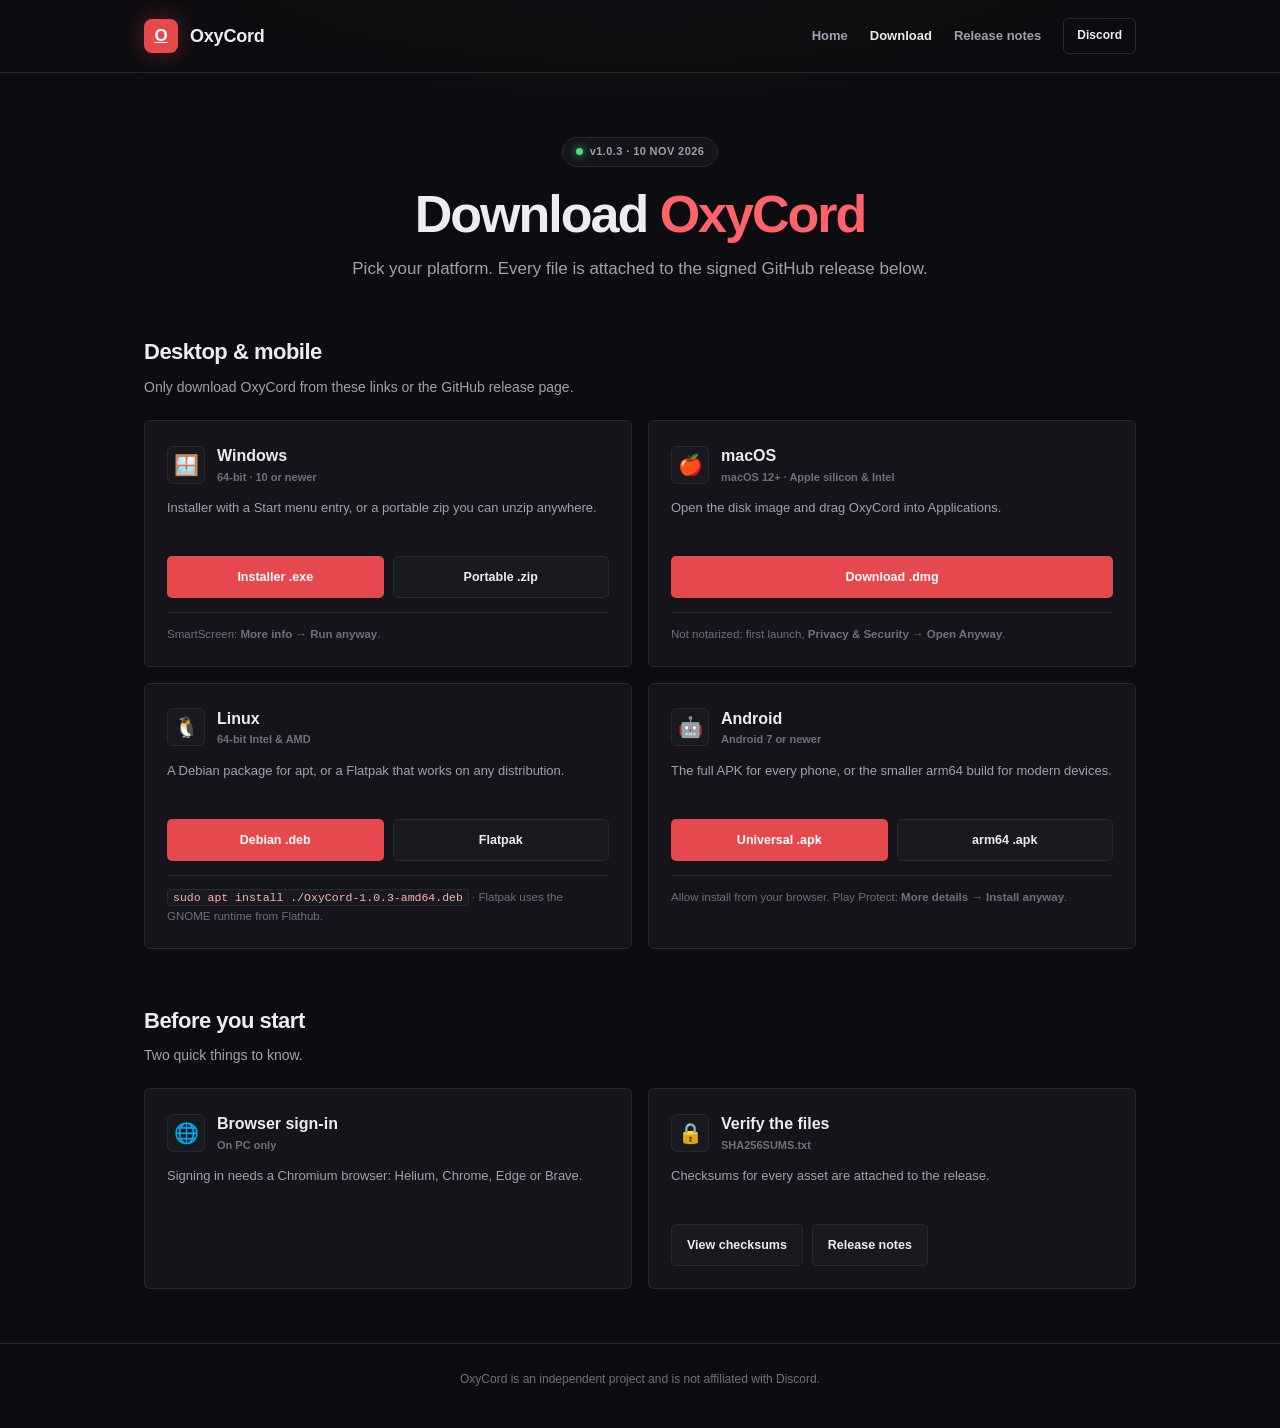
==== docs/download/index.html @ bfce421c "Rebrand to OxyCord and add download site with Discord component embed" ====
<!doctype html>
<html lang="en">
<head>
<meta charset="utf-8">
<meta name="viewport" content="width=device-width,initial-scale=1">
<title>Download OxyCord 1.0.3</title>
<meta name="description" content="OxyCord adds play time to the games on your Discord profile. Download for Windows, macOS, Linux and Android.">
<meta property="og:site_name" content="OxyCord">
<meta property="og:type" content="website">
<meta property="og:title" content="Download OxyCord 1.0.3">
<meta property="og:description" content="Add play time to the games on your Discord profile. Get OxyCord for Windows, macOS, Linux and Android.">
<meta property="og:image" content="https://iraqies.github.io/oxycord/assets/oxycord-icon.png">
<meta property="og:image:width" content="256">
<meta property="og:image:height" content="256">
<meta property="og:url" content="https://iraqies.github.io/oxycord/download/">
<meta name="theme-color" content="#E5484D">
<meta name="twitter:card" content="summary_large_image">
<script id="discord:component-embed" type="application/json">
{"component":{"type":17,"accent_color":15026253,"components":[{"type":9,"components":[{"type":10,"content":"# **[OxyCord 1.0.3](https://iraqies.github.io/oxycord/download/)**\nAdd play time to the games on your Discord profile."}],"accessory":{"type":11,"media":{"url":"https://iraqies.github.io/oxycord/assets/oxycord-icon.png"}}},{"type":14},{"type":1,"components":[{"type":2,"style":5,"url":"https://github.com/iraqies/oxycord/releases/download/oxycord-v1.0.3/OxyCord-Setup-1.0.3.exe","label":"Windows","emoji":{"name":"🪟"}},{"type":2,"style":5,"url":"https://github.com/iraqies/oxycord/releases/download/oxycord-v1.0.3/OxyCord-1.0.3.dmg","label":"macOS","emoji":{"name":"🍎"}},{"type":2,"style":5,"url":"https://github.com/iraqies/oxycord/releases/download/oxycord-v1.0.3/OxyCord-1.0.3-amd64.deb","label":"Linux","emoji":{"name":"🐧"}}]},{"type":1,"components":[{"type":2,"style":5,"url":"https://github.com/iraqies/oxycord/releases/download/oxycord-v1.0.3/OxyCord-1.0.3-windows-x64.zip","label":"Windows ZIP"},{"type":2,"style":5,"url":"https://github.com/iraqies/oxycord/releases/download/oxycord-v1.0.3/OxyCord-1.0.3-x86_64.flatpak","label":"Flatpak"},{"type":2,"style":5,"url":"https://github.com/iraqies/oxycord/releases/download/oxycord-v1.0.3/OxyCord-1.0.3.apk","label":"Android","emoji":{"name":"🤖"}},{"type":2,"style":5,"url":"https://github.com/iraqies/oxycord/releases/download/oxycord-v1.0.3/OxyCord-1.0.3-arm64.apk","label":"ARM64"}]},{"type":14},{"type":1,"components":[{"type":2,"style":5,"url":"https://iraqies.github.io/oxycord/download/","label":"All downloads"},{"type":2,"style":5,"url":"https://github.com/iraqies/oxycord/releases/download/oxycord-v1.0.3/SHA256SUMS.txt","label":"Checksums"},{"type":2,"style":5,"url":"https://discord.gg/aaFqzuJFuS","label":"Discord"},{"type":2,"style":5,"url":"https://github.com/iraqies/oxycord","label":"Source"}]},{"type":10,"content":"*Not affiliated with Discord. Sign in on discord.com with Chrome, Edge, Brave or Helium.*"}]}}
</script>
<link rel="stylesheet" href="../style.css">
</head>
<body>
<header><div class="wrap head">
<a href="/oxycord/" class="logo">O</a><a href="/oxycord/" class="brand" style="color:inherit;text-decoration:none">OxyCord</a>
<nav><a href="/oxycord/" class="">Home</a><a href="/oxycord/download/" class="on">Download</a><a href="https://github.com/iraqies/oxycord/releases">Release notes</a><a class="ghost" href="https://discord.gg/aaFqzuJFuS">Discord</a></nav>
</div></header>
<main class="wrap">
<div class="hero">
<span class="badge"><span class="dot"></span> v1.0.3 · 10 NOV 2026</span>
<h1>Download <span>OxyCord</span></h1>
<p class="sub">Pick your platform. Every file is attached to the signed GitHub release below.</p>
</div>
<div class="section">
<h2>Desktop & mobile</h2>
<p class="lead">Only download OxyCord from these links or the GitHub release page.</p>
<div class="grid">
<div class="card">
<div class="top"><div class="icon">🪟</div><div><h3>Windows</h3><small>64-bit · 10 or newer</small></div></div>
<p>Installer with a Start menu entry, or a portable zip you can unzip anywhere.</p>
<div class="actions">
<a class="btn primary wide" href="https://github.com/iraqies/oxycord/releases/download/oxycord-v1.0.3/OxyCord-Setup-1.0.3.exe">Installer .exe</a>
<a class="btn secondary wide" href="https://github.com/iraqies/oxycord/releases/download/oxycord-v1.0.3/OxyCord-1.0.3-windows-x64.zip">Portable .zip</a>
</div>
<div class="note">SmartScreen: <b>More info → Run anyway</b>.</div>
</div>
<div class="card">
<div class="top"><div class="icon">🍎</div><div><h3>macOS</h3><small>macOS 12+ · Apple silicon & Intel</small></div></div>
<p>Open the disk image and drag OxyCord into Applications.</p>
<div class="actions"><a class="btn primary wide" href="https://github.com/iraqies/oxycord/releases/download/oxycord-v1.0.3/OxyCord-1.0.3.dmg">Download .dmg</a></div>
<div class="note">Not notarized: first launch, <b>Privacy &amp; Security → Open Anyway</b>.</div>
</div>
<div class="card">
<div class="top"><div class="icon">🐧</div><div><h3>Linux</h3><small>64-bit Intel &amp; AMD</small></div></div>
<p>A Debian package for apt, or a Flatpak that works on any distribution.</p>
<div class="actions">
<a class="btn primary wide" href="https://github.com/iraqies/oxycord/releases/download/oxycord-v1.0.3/OxyCord-1.0.3-amd64.deb">Debian .deb</a>
<a class="btn secondary wide" href="https://github.com/iraqies/oxycord/releases/download/oxycord-v1.0.3/OxyCord-1.0.3-x86_64.flatpak">Flatpak</a>
</div>
<div class="note"><code>sudo apt install ./OxyCord-1.0.3-amd64.deb</code> · Flatpak uses the GNOME runtime from Flathub.</div>
</div>
<div class="card">
<div class="top"><div class="icon">🤖</div><div><h3>Android</h3><small>Android 7 or newer</small></div></div>
<p>The full APK for every phone, or the smaller arm64 build for modern devices.</p>
<div class="actions">
<a class="btn primary wide" href="https://github.com/iraqies/oxycord/releases/download/oxycord-v1.0.3/OxyCord-1.0.3.apk">Universal .apk</a>
<a class="btn secondary wide" href="https://github.com/iraqies/oxycord/releases/download/oxycord-v1.0.3/OxyCord-1.0.3-arm64.apk">arm64 .apk</a>
</div>
<div class="note">Allow install from your browser. Play Protect: <b>More details → Install anyway</b>.</div>
</div>
</div>
</div>
<div class="section">
<h2>Before you start</h2>
<p class="lead">Two quick things to know.</p>
<div class="grid">
<div class="card"><div class="top"><div class="icon">🌐</div><div><h3>Browser sign-in</h3><small>On PC only</small></div></div><p>Signing in needs a Chromium browser: Helium, Chrome, Edge or Brave.</p></div>
<div class="card"><div class="top"><div class="icon">🔒</div><div><h3>Verify the files</h3><small>SHA256SUMS.txt</small></div></div><p>Checksums for every asset are attached to the release.</p><div class="actions"><a class="btn secondary" href="https://github.com/iraqies/oxycord/releases/download/oxycord-v1.0.3/SHA256SUMS.txt">View checksums</a><a class="btn secondary" href="https://github.com/iraqies/oxycord/releases/tag/oxycord-v1.0.3">Release notes</a></div></div>
</div>
</div>
</main>
<footer><div class="wrap">OxyCord is an independent project and is not affiliated with Discord.</div></footer>
</body></html>
---- docs/style.css ----
:root{--bg:#0d0d11;--panel:#14141a;--panel2:#191920;--line:#292932;--text:#ececf1;--muted:#a0a0ae;--dim:#6f6f7e;--accent:#ff6369;--accent2:#e5484d;--ok:#4ade80}
*{box-sizing:border-box}
html{scroll-behavior:smooth}
body{margin:0;background:var(--bg);color:var(--text);font:15px/1.6 -apple-system,BlinkMacSystemFont,'Segoe UI',Inter,Roboto,sans-serif;-webkit-font-smoothing:antialiased}
body:before{content:'';position:fixed;inset:0 0 auto;height:420px;background:radial-gradient(900px 320px at 50% -120px,rgba(229,72,77,.20),transparent 70%);pointer-events:none;z-index:0}
.wrap{position:relative;max-width:1040px;margin:0 auto;padding:0 24px}
header{position:relative;z-index:1;border-bottom:1px solid var(--line);background:rgba(13,13,17,.86);backdrop-filter:blur(10px)}
.head{height:72px;display:flex;align-items:center;gap:12px}
.logo{width:34px;height:34px;border-radius:8px;background:var(--accent2);display:grid;place-items:center;font-weight:800;color:#fff;font-size:17px;box-shadow:0 0 24px rgba(229,72,77,.35)}
.brand{font-weight:700;font-size:18px;letter-spacing:-.2px}
nav{margin-left:auto;display:flex;gap:22px;align-items:center}
nav a{color:var(--muted);text-decoration:none;font-size:13px;font-weight:600}
nav a:hover,nav a.on{color:var(--text)}
.ghost{border:1px solid var(--line);border-radius:5px;padding:7px 13px;color:var(--text)!important;text-decoration:none;font-size:12px;font-weight:700}
.ghost:hover{border-color:var(--accent);color:var(--accent)!important}
.hero{padding:64px 0 38px;text-align:center}
.badge{display:inline-flex;align-items:center;gap:7px;border:1px solid var(--line);background:var(--panel);border-radius:20px;padding:5px 13px;font-size:11px;font-weight:700;letter-spacing:.4px;color:var(--muted)}
.dot{width:7px;height:7px;border-radius:50%;background:var(--ok);box-shadow:0 0 10px var(--ok)}
h1{font-size:52px;line-height:1.05;letter-spacing:-2px;margin:20px 0 14px;font-weight:800}
h1 span{color:var(--accent)}
.sub{color:var(--muted);font-size:17px;max-width:600px;margin:0 auto}
.section{margin:14px 0 54px}
.section h2{font-size:22px;letter-spacing:-.5px;margin:0 0 6px}
.section .lead{color:var(--muted);margin:0 0 22px;font-size:14px}
.grid{display:grid;grid-template-columns:repeat(2,minmax(0,1fr));gap:16px}
.card{background:var(--panel);border:1px solid var(--line);border-radius:6px;padding:22px}
.card:hover{border-color:#3a3a46}
.card .top{display:flex;align-items:center;gap:12px;margin-bottom:12px}
.icon{width:38px;height:38px;border-radius:6px;background:var(--panel2);border:1px solid var(--line);display:grid;place-items:center;font-size:20px}
.card h3{margin:0;font-size:16px}
.card small{display:block;color:var(--dim);font-size:11px;font-weight:600}
.card p{color:var(--muted);font-size:13px;margin:0 0 16px;min-height:42px}
.actions{display:flex;flex-wrap:wrap;gap:9px}
.btn{display:inline-flex;align-items:center;justify-content:center;gap:7px;text-decoration:none;border-radius:5px;padding:10px 15px;font-size:12.5px;font-weight:750;border:1px solid transparent;transition:.15s}
.btn.primary{background:var(--accent2);color:#fff}
.btn.primary:hover{background:var(--accent)}
.btn.secondary{background:var(--panel2);border-color:var(--line);color:var(--text)}
.btn.secondary:hover{border-color:var(--accent);color:var(--accent)}
.btn.wide{flex:1}
.note{color:var(--dim);font-size:11.5px;margin-top:14px;border-top:1px solid var(--line);padding-top:12px}
code{background:var(--panel2);border:1px solid var(--line);border-radius:3px;padding:1px 5px;font-size:11.5px;color:#ffb3b5}
.strip{display:flex;align-items:center;gap:16px;justify-content:center;flex-wrap:wrap;border-top:1px solid var(--line);border-bottom:1px solid var(--line);padding:20px;background:var(--panel);margin-bottom:54px}
.strip a{color:var(--muted);text-decoration:none;font-size:13px;font-weight:650}
.strip a:hover{color:var(--accent)}
footer{border-top:1px solid var(--line);padding:26px 0 40px;color:var(--dim);font-size:12px;text-align:center}
.features{display:grid;grid-template-columns:repeat(3,1fr);gap:16px;margin-top:10px}
.feature{border:1px solid var(--line);border-radius:6px;padding:20px;background:var(--panel)}
.feature b{display:block;margin-bottom:6px;font-size:14px}
.feature span{color:var(--muted);font-size:13px}
.center{text-align:center}
@media(max-width:760px){.grid,.features{grid-template-columns:1fr}h1{font-size:38px}.hero{padding:44px 0 28px}nav a:not(.ghost){display:none}}
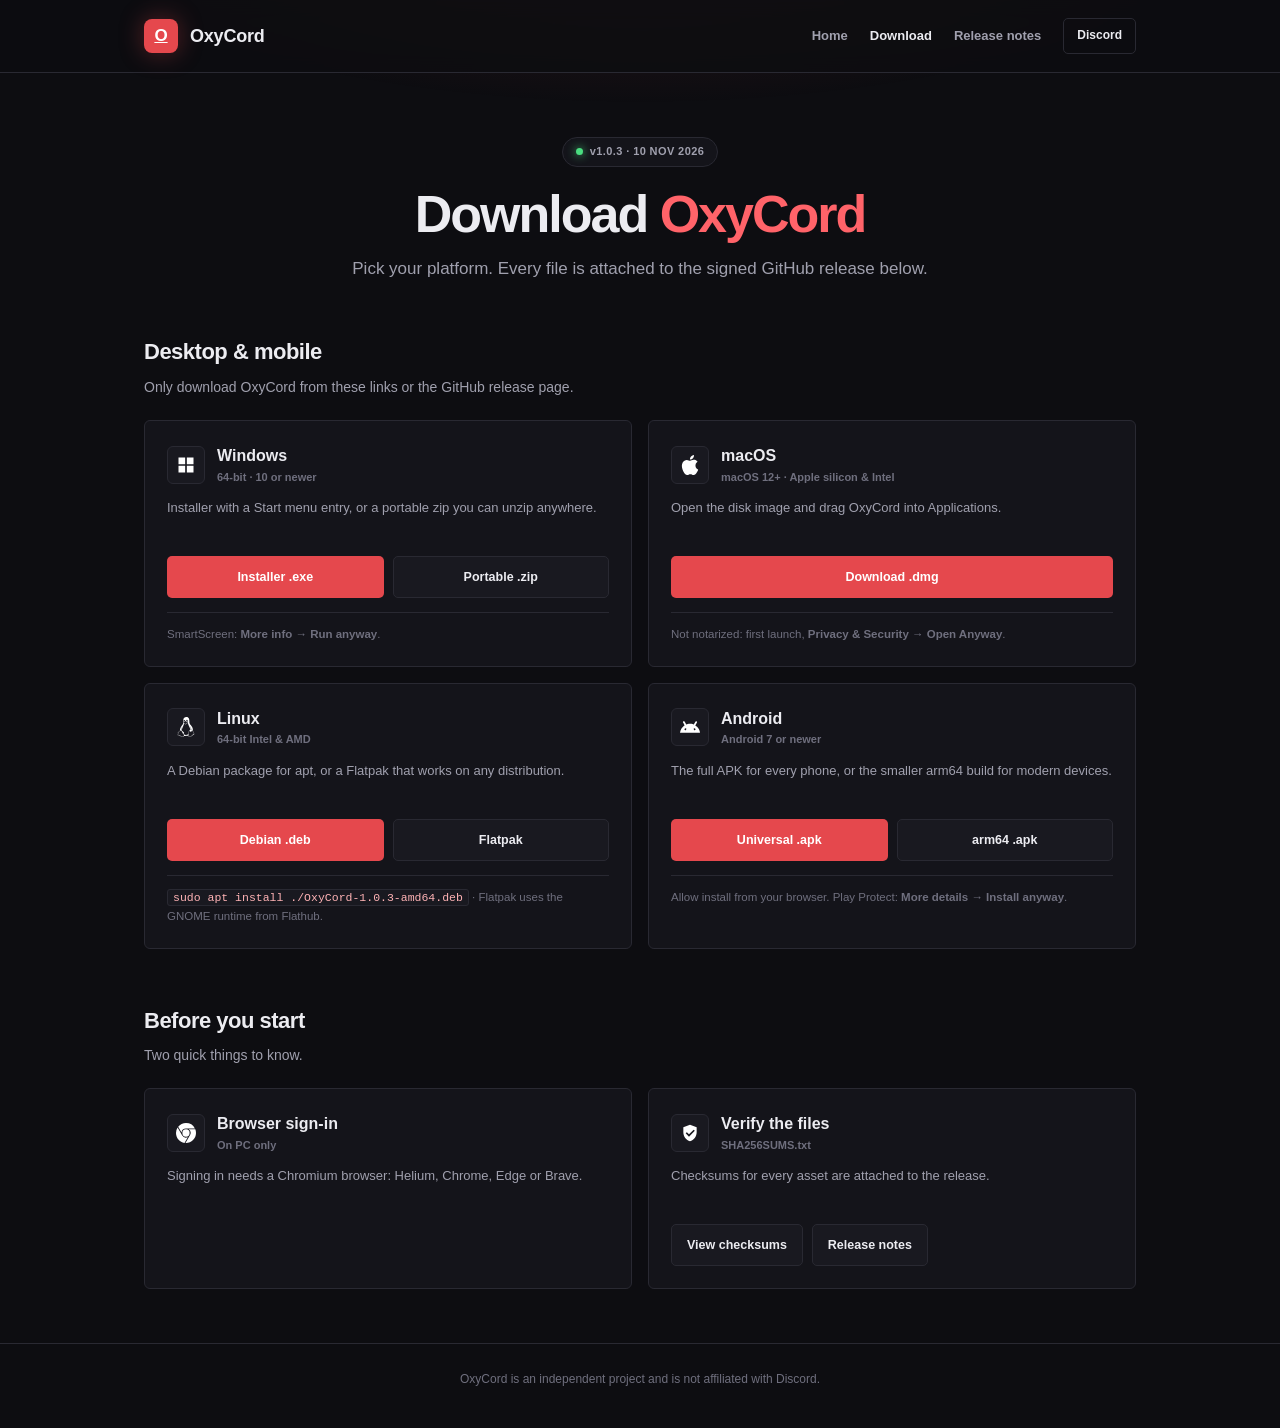
==== commit ec173caa: "Use real platform icons on site and Discord component embed" ====
--- a/docs/download/index.html
+++ b/docs/download/index.html
@@ -16,7 +16,7 @@
 <meta name="theme-color" content="#E5484D">
 <meta name="twitter:card" content="summary_large_image">
 <script id="discord:component-embed" type="application/json">
-{"component":{"type":17,"accent_color":15026253,"components":[{"type":9,"components":[{"type":10,"content":"# **[OxyCord 1.0.3](https://iraqies.github.io/oxycord/download/)**\nAdd play time to the games on your Discord profile."}],"accessory":{"type":11,"media":{"url":"https://iraqies.github.io/oxycord/assets/oxycord-icon.png"}}},{"type":14},{"type":1,"components":[{"type":2,"style":5,"url":"https://github.com/iraqies/oxycord/releases/download/oxycord-v1.0.3/OxyCord-Setup-1.0.3.exe","label":"Windows","emoji":{"name":"🪟"}},{"type":2,"style":5,"url":"https://github.com/iraqies/oxycord/releases/download/oxycord-v1.0.3/OxyCord-1.0.3.dmg","label":"macOS","emoji":{"name":"🍎"}},{"type":2,"style":5,"url":"https://github.com/iraqies/oxycord/releases/download/oxycord-v1.0.3/OxyCord-1.0.3-amd64.deb","label":"Linux","emoji":{"name":"🐧"}}]},{"type":1,"components":[{"type":2,"style":5,"url":"https://github.com/iraqies/oxycord/releases/download/oxycord-v1.0.3/OxyCord-1.0.3-windows-x64.zip","label":"Windows ZIP"},{"type":2,"style":5,"url":"https://github.com/iraqies/oxycord/releases/download/oxycord-v1.0.3/OxyCord-1.0.3-x86_64.flatpak","label":"Flatpak"},{"type":2,"style":5,"url":"https://github.com/iraqies/oxycord/releases/download/oxycord-v1.0.3/OxyCord-1.0.3.apk","label":"Android","emoji":{"name":"🤖"}},{"type":2,"style":5,"url":"https://github.com/iraqies/oxycord/releases/download/oxycord-v1.0.3/OxyCord-1.0.3-arm64.apk","label":"ARM64"}]},{"type":14},{"type":1,"components":[{"type":2,"style":5,"url":"https://iraqies.github.io/oxycord/download/","label":"All downloads"},{"type":2,"style":5,"url":"https://github.com/iraqies/oxycord/releases/download/oxycord-v1.0.3/SHA256SUMS.txt","label":"Checksums"},{"type":2,"style":5,"url":"https://discord.gg/aaFqzuJFuS","label":"Discord"},{"type":2,"style":5,"url":"https://github.com/iraqies/oxycord","label":"Source"}]},{"type":10,"content":"*Not affiliated with Discord. Sign in on discord.com with Chrome, Edge, Brave or Helium.*"}]}}
+{"component":{"type":17,"accent_color":15026253,"components":[{"type":9,"components":[{"type":10,"content":"# **[OxyCord 1.0.3](https://iraqies.github.io/oxycord/download/)**\nAdd play time to the games on your Discord profile."}],"accessory":{"type":11,"media":{"url":"https://iraqies.github.io/oxycord/assets/oxycord-icon.png"}}},{"type":14},{"type":12,"items":[{"media":{"url":"https://iraqies.github.io/oxycord/assets/icons/windows.png"},"description":"WINDOWS"},{"media":{"url":"https://iraqies.github.io/oxycord/assets/icons/apple.png"},"description":"APPLE"},{"media":{"url":"https://iraqies.github.io/oxycord/assets/icons/linux.png"},"description":"LINUX"},{"media":{"url":"https://iraqies.github.io/oxycord/assets/icons/android.png"},"description":"ANDROID"}]},{"type":10,"content":"**Downloads for every platform**"},{"type":1,"components":[{"type":2,"style":5,"url":"https://github.com/iraqies/oxycord/releases/download/oxycord-v1.0.3/OxyCord-Setup-1.0.3.exe","label":"Windows"},{"type":2,"style":5,"url":"https://github.com/iraqies/oxycord/releases/download/oxycord-v1.0.3/OxyCord-1.0.3.dmg","label":"macOS"},{"type":2,"style":5,"url":"https://github.com/iraqies/oxycord/releases/download/oxycord-v1.0.3/OxyCord-1.0.3-amd64.deb","label":"Linux"}]},{"type":1,"components":[{"type":2,"style":5,"url":"https://github.com/iraqies/oxycord/releases/download/oxycord-v1.0.3/OxyCord-1.0.3-windows-x64.zip","label":"Windows ZIP"},{"type":2,"style":5,"url":"https://github.com/iraqies/oxycord/releases/download/oxycord-v1.0.3/OxyCord-1.0.3-x86_64.flatpak","label":"Flatpak"},{"type":2,"style":5,"url":"https://github.com/iraqies/oxycord/releases/download/oxycord-v1.0.3/OxyCord-1.0.3.apk","label":"Android"},{"type":2,"style":5,"url":"https://github.com/iraqies/oxycord/releases/download/oxycord-v1.0.3/OxyCord-1.0.3-arm64.apk","label":"ARM64"}]},{"type":14},{"type":1,"components":[{"type":2,"style":5,"url":"https://iraqies.github.io/oxycord/download/","label":"All downloads"},{"type":2,"style":5,"url":"https://github.com/iraqies/oxycord/releases/download/oxycord-v1.0.3/SHA256SUMS.txt","label":"Checksums"},{"type":2,"style":5,"url":"https://discord.gg/aaFqzuJFuS","label":"Discord"},{"type":2,"style":5,"url":"https://github.com/iraqies/oxycord","label":"Source"}]},{"type":10,"content":"*Not affiliated with Discord. Sign in on discord.com with Chrome, Edge, Brave or Helium.*"}]}}
 </script>
 <link rel="stylesheet" href="../style.css">
 </head>
@@ -36,7 +36,7 @@
 <p class="lead">Only download OxyCord from these links or the GitHub release page.</p>
 <div class="grid">
 <div class="card">
-<div class="top"><div class="icon">🪟</div><div><h3>Windows</h3><small>64-bit · 10 or newer</small></div></div>
+<div class="top"><div class="icon"><img src="../assets/icons/windows.svg" alt=""></div><div><h3>Windows</h3><small>64-bit · 10 or newer</small></div></div>
 <p>Installer with a Start menu entry, or a portable zip you can unzip anywhere.</p>
 <div class="actions">
 <a class="btn primary wide" href="https://github.com/iraqies/oxycord/releases/download/oxycord-v1.0.3/OxyCord-Setup-1.0.3.exe">Installer .exe</a>
@@ -45,13 +45,13 @@
 <div class="note">SmartScreen: <b>More info → Run anyway</b>.</div>
 </div>
 <div class="card">
-<div class="top"><div class="icon">🍎</div><div><h3>macOS</h3><small>macOS 12+ · Apple silicon & Intel</small></div></div>
+<div class="top"><div class="icon"><img src="../assets/icons/apple.svg" alt=""></div><div><h3>macOS</h3><small>macOS 12+ · Apple silicon & Intel</small></div></div>
 <p>Open the disk image and drag OxyCord into Applications.</p>
 <div class="actions"><a class="btn primary wide" href="https://github.com/iraqies/oxycord/releases/download/oxycord-v1.0.3/OxyCord-1.0.3.dmg">Download .dmg</a></div>
 <div class="note">Not notarized: first launch, <b>Privacy &amp; Security → Open Anyway</b>.</div>
 </div>
 <div class="card">
-<div class="top"><div class="icon">🐧</div><div><h3>Linux</h3><small>64-bit Intel &amp; AMD</small></div></div>
+<div class="top"><div class="icon"><img src="../assets/icons/linux.svg" alt=""></div><div><h3>Linux</h3><small>64-bit Intel &amp; AMD</small></div></div>
 <p>A Debian package for apt, or a Flatpak that works on any distribution.</p>
 <div class="actions">
 <a class="btn primary wide" href="https://github.com/iraqies/oxycord/releases/download/oxycord-v1.0.3/OxyCord-1.0.3-amd64.deb">Debian .deb</a>
@@ -60,7 +60,7 @@
 <div class="note"><code>sudo apt install ./OxyCord-1.0.3-amd64.deb</code> · Flatpak uses the GNOME runtime from Flathub.</div>
 </div>
 <div class="card">
-<div class="top"><div class="icon">🤖</div><div><h3>Android</h3><small>Android 7 or newer</small></div></div>
+<div class="top"><div class="icon"><img src="../assets/icons/android.svg" alt=""></div><div><h3>Android</h3><small>Android 7 or newer</small></div></div>
 <p>The full APK for every phone, or the smaller arm64 build for modern devices.</p>
 <div class="actions">
 <a class="btn primary wide" href="https://github.com/iraqies/oxycord/releases/download/oxycord-v1.0.3/OxyCord-1.0.3.apk">Universal .apk</a>
@@ -74,8 +74,8 @@
 <h2>Before you start</h2>
 <p class="lead">Two quick things to know.</p>
 <div class="grid">
-<div class="card"><div class="top"><div class="icon">🌐</div><div><h3>Browser sign-in</h3><small>On PC only</small></div></div><p>Signing in needs a Chromium browser: Helium, Chrome, Edge or Brave.</p></div>
-<div class="card"><div class="top"><div class="icon">🔒</div><div><h3>Verify the files</h3><small>SHA256SUMS.txt</small></div></div><p>Checksums for every asset are attached to the release.</p><div class="actions"><a class="btn secondary" href="https://github.com/iraqies/oxycord/releases/download/oxycord-v1.0.3/SHA256SUMS.txt">View checksums</a><a class="btn secondary" href="https://github.com/iraqies/oxycord/releases/tag/oxycord-v1.0.3">Release notes</a></div></div>
+<div class="card"><div class="top"><div class="icon"><img src="../assets/icons/chrome.svg" alt=""></div><div><h3>Browser sign-in</h3><small>On PC only</small></div></div><p>Signing in needs a Chromium browser: Helium, Chrome, Edge or Brave.</p></div>
+<div class="card"><div class="top"><div class="icon"><img src="../assets/icons/shield-check.svg" alt=""></div><div><h3>Verify the files</h3><small>SHA256SUMS.txt</small></div></div><p>Checksums for every asset are attached to the release.</p><div class="actions"><a class="btn secondary" href="https://github.com/iraqies/oxycord/releases/download/oxycord-v1.0.3/SHA256SUMS.txt">View checksums</a><a class="btn secondary" href="https://github.com/iraqies/oxycord/releases/tag/oxycord-v1.0.3">Release notes</a></div></div>
 </div>
 </div>
 </main>
--- a/docs/style.css
+++ b/docs/style.css
@@ -27,6 +27,7 @@
 .card:hover{border-color:#3a3a46}
 .card .top{display:flex;align-items:center;gap:12px;margin-bottom:12px}
 .icon{width:38px;height:38px;border-radius:6px;background:var(--panel2);border:1px solid var(--line);display:grid;place-items:center;font-size:20px}
+.icon img{width:20px;height:20px;display:block}
 .card h3{margin:0;font-size:16px}
 .card small{display:block;color:var(--dim);font-size:11px;font-weight:600}
 .card p{color:var(--muted);font-size:13px;margin:0 0 16px;min-height:42px}
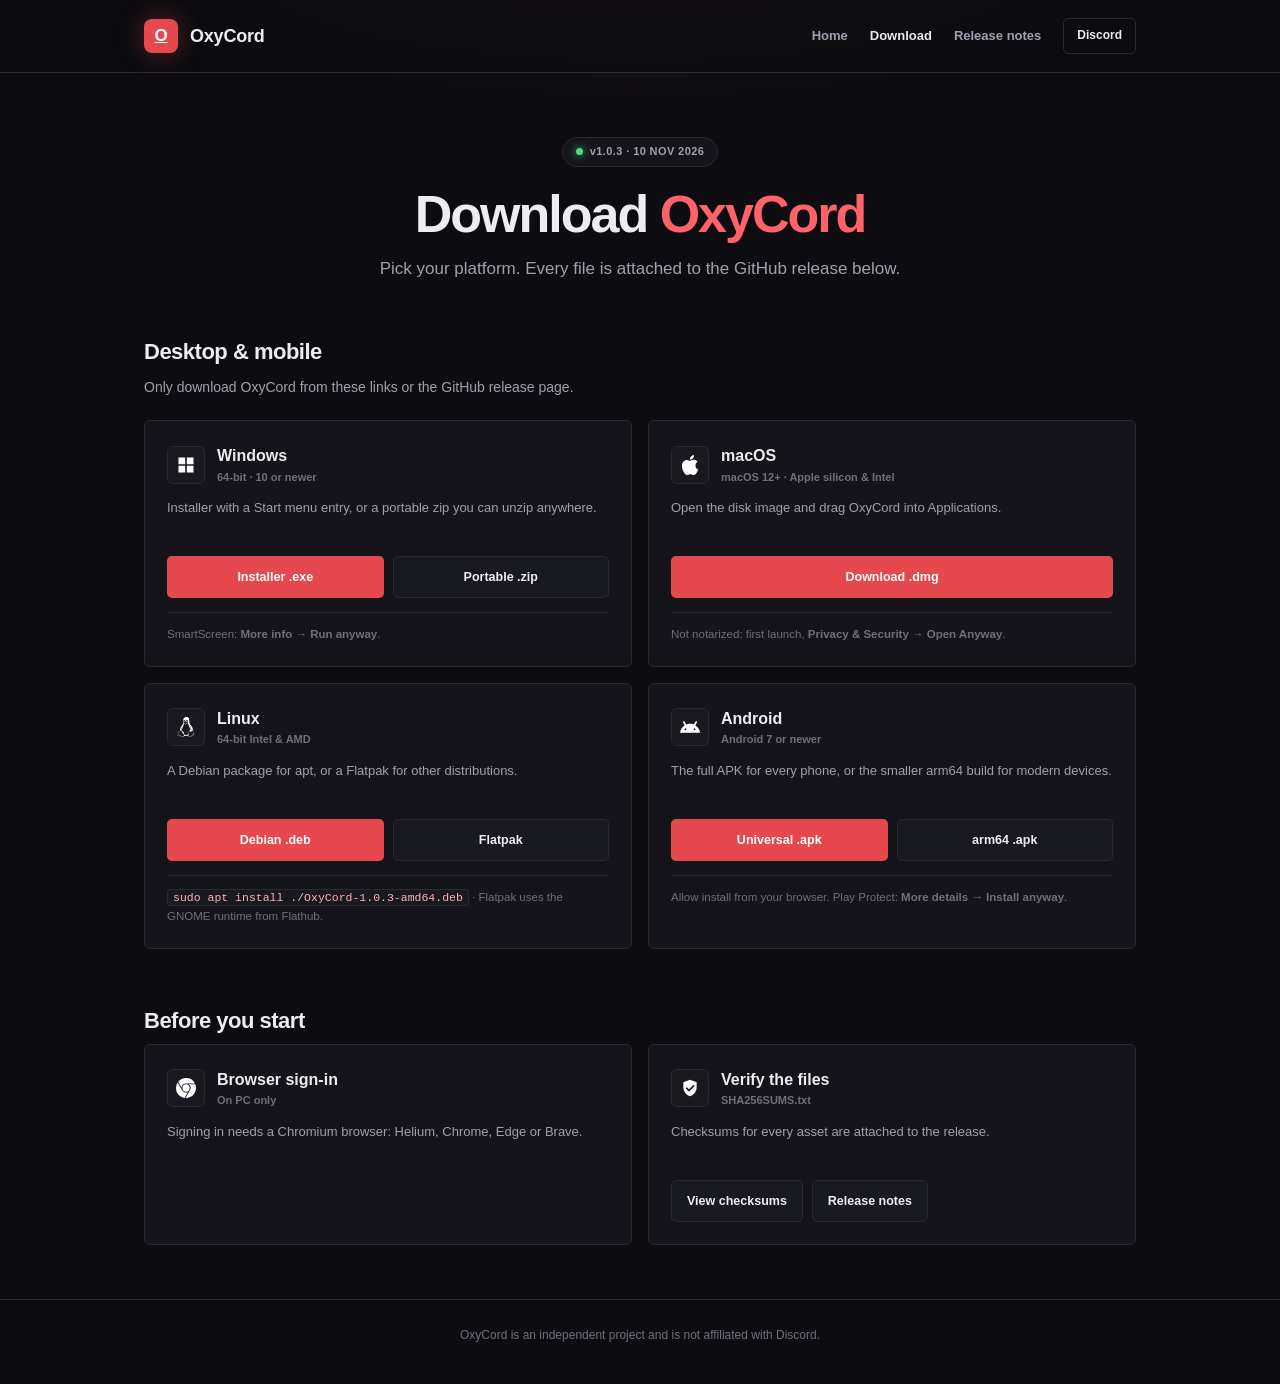
==== commit 6824469f: "Apply no-ai-slop editing rules to project copy" ====
--- a/docs/download/index.html
+++ b/docs/download/index.html
@@ -9,14 +9,10 @@
 <meta property="og:type" content="website">
 <meta property="og:title" content="Download OxyCord 1.0.3">
 <meta property="og:description" content="Add play time to the games on your Discord profile. Get OxyCord for Windows, macOS, Linux and Android.">
-<meta property="og:image" content="https://iraqies.github.io/oxycord/assets/oxycord-icon.png">
-<meta property="og:image:width" content="256">
-<meta property="og:image:height" content="256">
 <meta property="og:url" content="https://iraqies.github.io/oxycord/download/">
 <meta name="theme-color" content="#E5484D">
-<meta name="twitter:card" content="summary_large_image">
 <script id="discord:component-embed" type="application/json">
-{"component":{"type":17,"accent_color":15026253,"components":[{"type":9,"components":[{"type":10,"content":"# **[OxyCord 1.0.3](https://iraqies.github.io/oxycord/download/)**\nAdd play time to the games on your Discord profile."}],"accessory":{"type":11,"media":{"url":"https://iraqies.github.io/oxycord/assets/oxycord-icon.png"}}},{"type":14},{"type":12,"items":[{"media":{"url":"https://iraqies.github.io/oxycord/assets/icons/windows.png"},"description":"WINDOWS"},{"media":{"url":"https://iraqies.github.io/oxycord/assets/icons/apple.png"},"description":"APPLE"},{"media":{"url":"https://iraqies.github.io/oxycord/assets/icons/linux.png"},"description":"LINUX"},{"media":{"url":"https://iraqies.github.io/oxycord/assets/icons/android.png"},"description":"ANDROID"}]},{"type":10,"content":"**Downloads for every platform**"},{"type":1,"components":[{"type":2,"style":5,"url":"https://github.com/iraqies/oxycord/releases/download/oxycord-v1.0.3/OxyCord-Setup-1.0.3.exe","label":"Windows"},{"type":2,"style":5,"url":"https://github.com/iraqies/oxycord/releases/download/oxycord-v1.0.3/OxyCord-1.0.3.dmg","label":"macOS"},{"type":2,"style":5,"url":"https://github.com/iraqies/oxycord/releases/download/oxycord-v1.0.3/OxyCord-1.0.3-amd64.deb","label":"Linux"}]},{"type":1,"components":[{"type":2,"style":5,"url":"https://github.com/iraqies/oxycord/releases/download/oxycord-v1.0.3/OxyCord-1.0.3-windows-x64.zip","label":"Windows ZIP"},{"type":2,"style":5,"url":"https://github.com/iraqies/oxycord/releases/download/oxycord-v1.0.3/OxyCord-1.0.3-x86_64.flatpak","label":"Flatpak"},{"type":2,"style":5,"url":"https://github.com/iraqies/oxycord/releases/download/oxycord-v1.0.3/OxyCord-1.0.3.apk","label":"Android"},{"type":2,"style":5,"url":"https://github.com/iraqies/oxycord/releases/download/oxycord-v1.0.3/OxyCord-1.0.3-arm64.apk","label":"ARM64"}]},{"type":14},{"type":1,"components":[{"type":2,"style":5,"url":"https://iraqies.github.io/oxycord/download/","label":"All downloads"},{"type":2,"style":5,"url":"https://github.com/iraqies/oxycord/releases/download/oxycord-v1.0.3/SHA256SUMS.txt","label":"Checksums"},{"type":2,"style":5,"url":"https://discord.gg/aaFqzuJFuS","label":"Discord"},{"type":2,"style":5,"url":"https://github.com/iraqies/oxycord","label":"Source"}]},{"type":10,"content":"*Not affiliated with Discord. Sign in on discord.com with Chrome, Edge, Brave or Helium.*"}]}}
+{"component":{"type":17,"accent_color":15026253,"components":[{"type":10,"content":"# **[OxyCord 1.0.3](https://iraqies.github.io/oxycord/download/)**\nAdd play time to the games on your Discord profile."},{"type":14},{"type":10,"content":"**Downloads for every platform**"},{"type":1,"components":[{"type":2,"style":5,"url":"https://github.com/iraqies/oxycord/releases/download/oxycord-v1.0.3/OxyCord-Setup-1.0.3.exe","label":"Windows"},{"type":2,"style":5,"url":"https://github.com/iraqies/oxycord/releases/download/oxycord-v1.0.3/OxyCord-1.0.3.dmg","label":"macOS"},{"type":2,"style":5,"url":"https://github.com/iraqies/oxycord/releases/download/oxycord-v1.0.3/OxyCord-1.0.3-amd64.deb","label":"Linux"}]},{"type":1,"components":[{"type":2,"style":5,"url":"https://github.com/iraqies/oxycord/releases/download/oxycord-v1.0.3/OxyCord-1.0.3-windows-x64.zip","label":"Windows ZIP"},{"type":2,"style":5,"url":"https://github.com/iraqies/oxycord/releases/download/oxycord-v1.0.3/OxyCord-1.0.3-x86_64.flatpak","label":"Flatpak"},{"type":2,"style":5,"url":"https://github.com/iraqies/oxycord/releases/download/oxycord-v1.0.3/OxyCord-1.0.3.apk","label":"Android"},{"type":2,"style":5,"url":"https://github.com/iraqies/oxycord/releases/download/oxycord-v1.0.3/OxyCord-1.0.3-arm64.apk","label":"ARM64"}]},{"type":14},{"type":1,"components":[{"type":2,"style":5,"url":"https://iraqies.github.io/oxycord/download/","label":"All downloads"},{"type":2,"style":5,"url":"https://github.com/iraqies/oxycord/releases/download/oxycord-v1.0.3/SHA256SUMS.txt","label":"Checksums"},{"type":2,"style":5,"url":"https://discord.gg/aaFqzuJFuS","label":"Discord"},{"type":2,"style":5,"url":"https://github.com/iraqies/oxycord","label":"Source"}]},{"type":10,"content":"*Not affiliated with Discord. Sign in on discord.com with Chrome, Edge, Brave or Helium.*"}]}}
 </script>
 <link rel="stylesheet" href="../style.css">
 </head>
@@ -29,7 +25,7 @@
 <div class="hero">
 <span class="badge"><span class="dot"></span> v1.0.3 · 10 NOV 2026</span>
 <h1>Download <span>OxyCord</span></h1>
-<p class="sub">Pick your platform. Every file is attached to the signed GitHub release below.</p>
+<p class="sub">Pick your platform. Every file is attached to the GitHub release below.</p>
 </div>
 <div class="section">
 <h2>Desktop & mobile</h2>
@@ -52,7 +48,7 @@
 </div>
 <div class="card">
 <div class="top"><div class="icon"><img src="../assets/icons/linux.svg" alt=""></div><div><h3>Linux</h3><small>64-bit Intel &amp; AMD</small></div></div>
-<p>A Debian package for apt, or a Flatpak that works on any distribution.</p>
+<p>A Debian package for apt, or a Flatpak for other distributions.</p>
 <div class="actions">
 <a class="btn primary wide" href="https://github.com/iraqies/oxycord/releases/download/oxycord-v1.0.3/OxyCord-1.0.3-amd64.deb">Debian .deb</a>
 <a class="btn secondary wide" href="https://github.com/iraqies/oxycord/releases/download/oxycord-v1.0.3/OxyCord-1.0.3-x86_64.flatpak">Flatpak</a>
@@ -72,7 +68,6 @@
 </div>
 <div class="section">
 <h2>Before you start</h2>
-<p class="lead">Two quick things to know.</p>
 <div class="grid">
 <div class="card"><div class="top"><div class="icon"><img src="../assets/icons/chrome.svg" alt=""></div><div><h3>Browser sign-in</h3><small>On PC only</small></div></div><p>Signing in needs a Chromium browser: Helium, Chrome, Edge or Brave.</p></div>
 <div class="card"><div class="top"><div class="icon"><img src="../assets/icons/shield-check.svg" alt=""></div><div><h3>Verify the files</h3><small>SHA256SUMS.txt</small></div></div><p>Checksums for every asset are attached to the release.</p><div class="actions"><a class="btn secondary" href="https://github.com/iraqies/oxycord/releases/download/oxycord-v1.0.3/SHA256SUMS.txt">View checksums</a><a class="btn secondary" href="https://github.com/iraqies/oxycord/releases/tag/oxycord-v1.0.3">Release notes</a></div></div>
